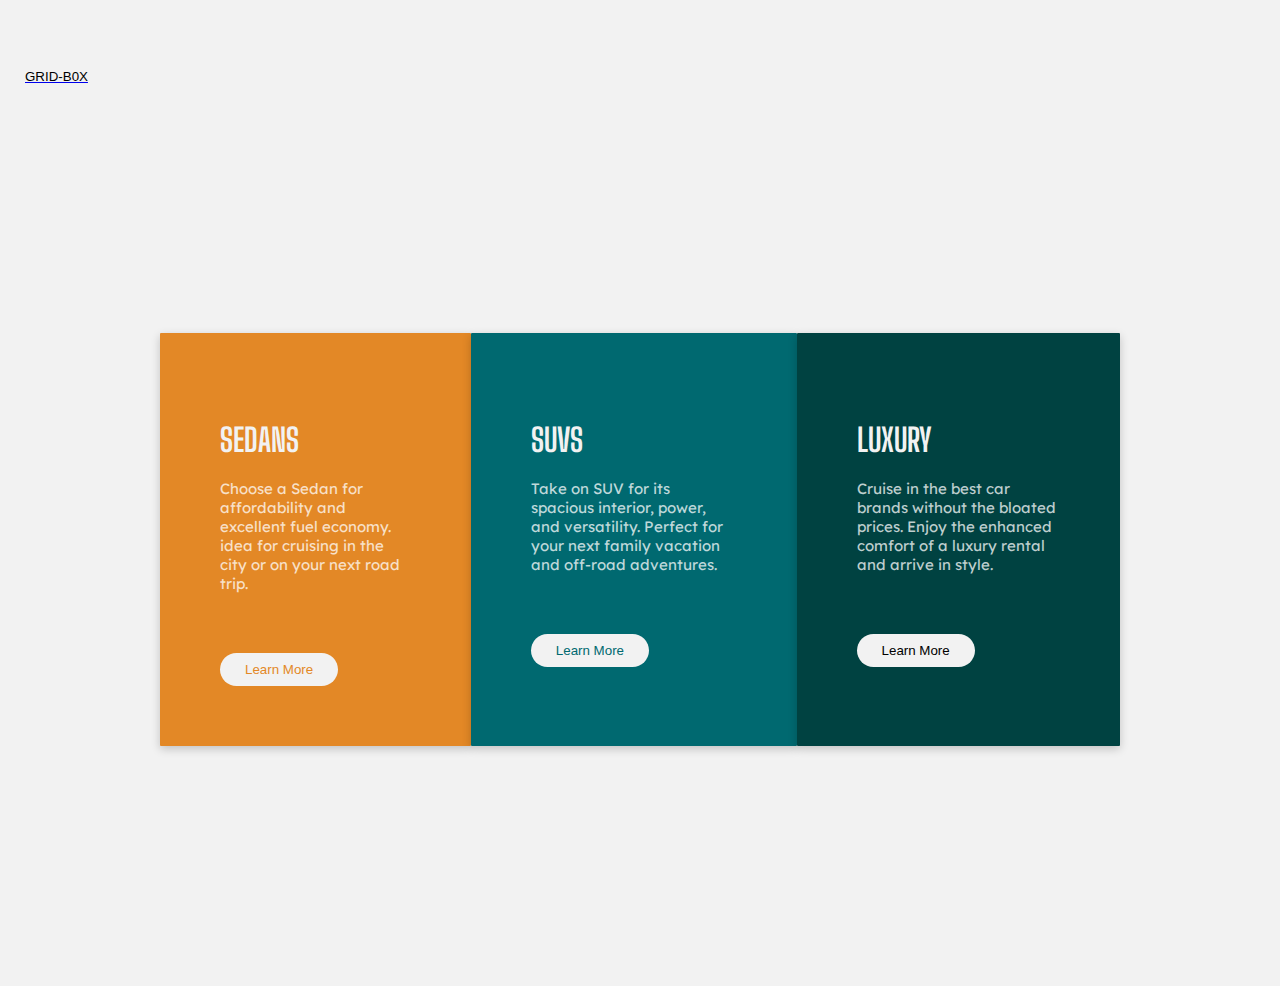
==== index.html @ 650aa1f8 "nagivation button added." ====
<!DOCTYPE html>
<html lang="en">

<head>
    <meta charset="UTF-8">
    <meta http-equiv="X-UA-Compatible" content="IE=edge">
    <meta name="viewport" content="width=device-width, initial-scale=1.0">
    <title>three-column-card | i4gzuri internship task</title>
    <link rel="preconnect" href="https://fonts.googleapis.com">
    <link rel="preconnect" href="https://fonts.gstatic.com" crossorigin>
    <link href="https://fonts.googleapis.com/css2?family=Big+Shoulders+Display:wght@700&family=Lexend+Deca&display=swap"
        rel="stylesheet">
    <link rel="stylesheet" href="styles.css">
</head>

<body>
    <header>
       <a href="grid.html"> <button class="btn">GRID-B0X</button></a>
    </header>
    <div class="container">
        <div class="flex card-box">
        <div class="first-card card">
            <img src="images\icon-sedans.svg" alt="" class="icon">
            <h1 class="heading">sedans</h1>
            <p class="text">
                Choose a Sedan for affordability and excellent fuel economy.
                idea for cruising in the city or on your next road trip.
            </p>
            <button class="btn first-btn">learn more</button>
        </div>

        <div class="second-card card">
            <img src="images\icon-suvs.svg" alt="" class="icon">
            <h1 class="heading">SUVS</h1>
            <p class="text">
                Take on SUV for its spacious interior, power, and versatility.
                Perfect for your next family vacation and off-road adventures.
            </p>
            <button class="btn second-btn">learn more</button>
        </div>

        <div class="third-card card">
            <img src="images\icon-luxury.svg" alt="" class="icon">
            <h1 class="heading">luxury</h1>
            <p class="text">Cruise in the best car brands without the bloated prices.
                Enjoy the enhanced comfort of a luxury rental and arrive in style.
            </p>
            <button class="btn third-btn">learn more</button>
        </div>
        </div>
    </div>
</body>

</html>
---- styles.css ----
* {
  box-sizing: border-box;
  padding: 0;
  margin: 0;
}

:root {
  --bright-orange: hsl(31, 77%, 52%);
  --dark-cyan: hsl(184, 100%, 22%);
  --darker-cyan: hsl(179, 100%, 13%);
  --white: hsl(0, 0%, 95%);
  --light-white: hsla(0, 0%, 100%, 0.75);
}

body,
button {
  background-color: var(--white);
}

p {
  font-size: 15px;
}

.container {
  max-width: 1440px;
  margin:  auto;
  overflow: auto;
  padding: 0 40px;
}

.card-box {
  margin:20% 10%;
  
}

.card {
  background-color: #fff;
  color: #333;
  border-radius: 1px;
  border: none;
  margin-right: 0px;
  padding: 60px;
  box-shadow: 0 3px 10px rgb(0 0 0 /20%);
}

.flex {
  display: flex;
  flex-direction: row;
  justify-content: center;
}

.first-card {
  background-color: var(--bright-orange);
}

.second-card {
  background-color: var(--dark-cyan);
}

.third-card {
  background-color: var(--darker-cyan);
}

.icon {
  width: 40px;
}

.heading {
  text-transform: uppercase;
  color: var(--white);
  font-family: "Big Shoulders Display", cursive;
  font-weight: 700;
  margin-top: 10px;
  margin-bottom: 20px;
}

.text {
  color: var(--light-white);
  font-family: "Lexend Deca", sans-serif;
  font-weight: 400;
}

.btn {
  display: inline-block;
  padding: 9px 25px;
  outline: none;
  cursor: pointer;
  border: none;
  border-radius: 25px;
  text-transform: capitalize;
  display: flex;
  text-align: center;
  margin-top: 60px;
  
}

.btn:hover{
    transform: scale(0.98);
}

.first-btn{
    color: var(--bright-orange);
    margin-top: 60px;
}

.second-btn{
    color: var(--dark-cyan);
}

.third-button{
    color: var(--darker-cyan);
}

@media (max-width: 750px){
    .flex{
        flex-direction: column;
    }
}
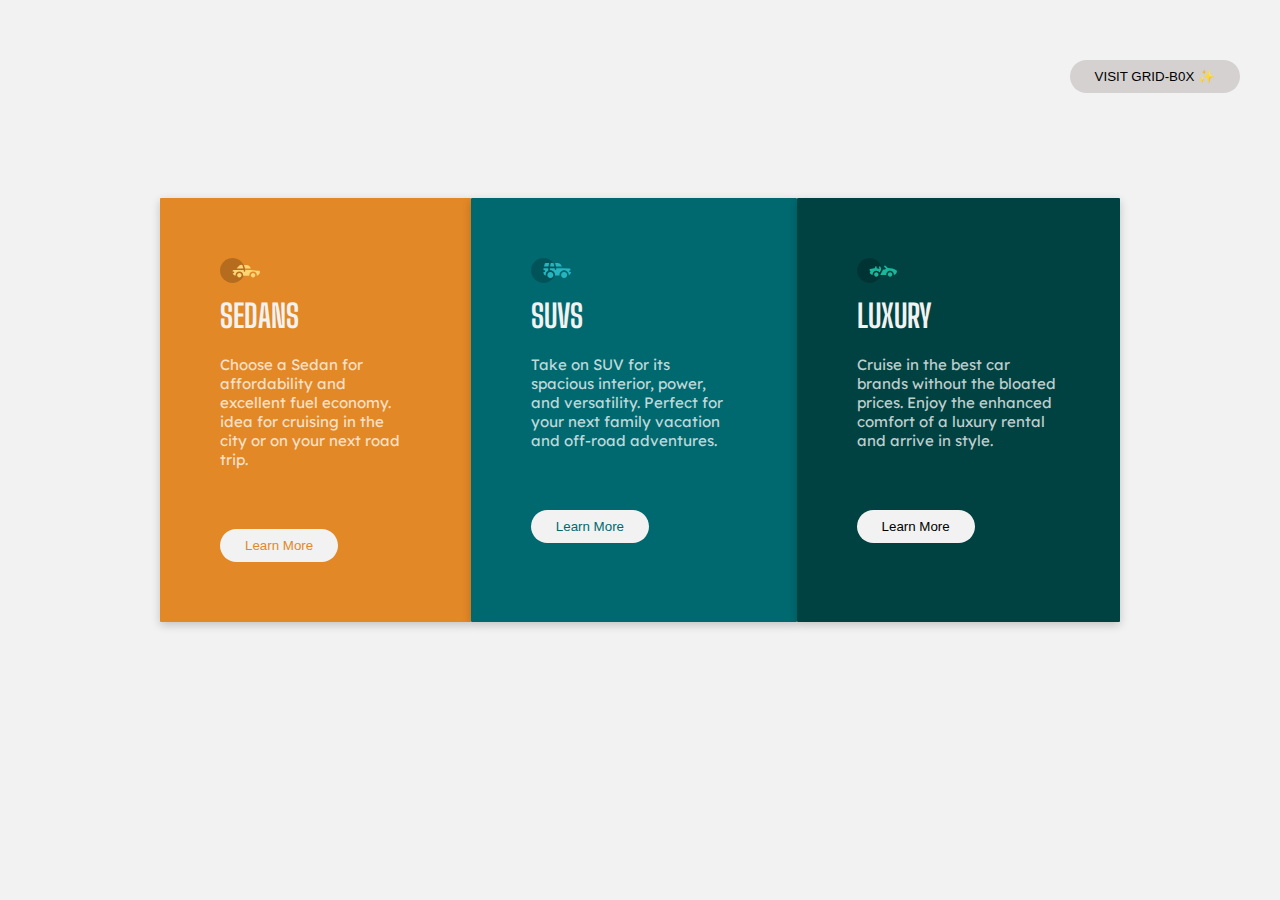
==== commit 2fb0f5f5: "files locations changed" ====
--- a/index.html
+++ b/index.html
@@ -10,12 +10,13 @@
     <link rel="preconnect" href="https://fonts.gstatic.com" crossorigin>
     <link href="https://fonts.googleapis.com/css2?family=Big+Shoulders+Display:wght@700&family=Lexend+Deca&display=swap"
         rel="stylesheet">
-    <link rel="stylesheet" href="styles.css">
+    <link rel="stylesheet" href="../CSS/styles.css">
+    <link rel="stylesheet" href="../CSS/utilities.css">
 </head>
 
 <body>
     <header>
-       <a href="grid.html"> <button class="btn">GRID-B0X</button></a>
+       <a href="grid.html"> <button class="btn">vISIT GRID-B0X ✨</button></a>
     </header>
     <div class="container">
         <div class="flex card-box">
@@ -50,5 +51,4 @@
         </div>
     </div>
 </body>
-
-</html>+</html>
--- a/CSS/styles.css
+++ b/CSS/styles.css
@@ -0,0 +1,119 @@
+* {
+  box-sizing: border-box;
+  padding: 0;
+  margin: 0;
+}
+
+:root {
+  --bright-orange: hsl(31, 77%, 52%);
+  --dark-cyan: hsl(184, 100%, 22%);
+  --darker-cyan: hsl(179, 100%, 13%);
+  --white: hsl(0, 0%, 95%);
+  --light-white: hsla(0, 0%, 100%, 0.75);
+}
+
+body,
+button {
+  background-color: var(--white);
+}
+
+p {
+  font-size: 15px;
+}
+
+.container {
+  max-width: 1400px;
+  margin: 100px auto;
+  padding: 0 40px;
+  position: relative;
+}
+
+.card-box {
+  margin: 0 10%;
+}
+
+.card {
+  background-color: #fff;
+  color: #333;
+  border-radius: 1px;
+  border: none;
+  margin-right: 0px;
+  padding: 60px;
+  box-shadow: 0 3px 10px rgb(0 0 0 /20%);
+}
+
+.flex {
+  display: flex;
+  flex-direction: row;
+  justify-content: center;
+}
+
+.first-card {
+  background-color: var(--bright-orange);
+}
+
+.second-card {
+  background-color: var(--dark-cyan);
+}
+
+.third-card {
+  background-color: var(--darker-cyan);
+}
+
+.icon {
+  width: 40px;
+}
+
+.heading {
+  text-transform: uppercase;
+  color: var(--white);
+  font-family: "Big Shoulders Display", cursive;
+  font-weight: 700;
+  margin-top: 10px;
+  margin-bottom: 20px;
+}
+
+.text {
+  color: var(--light-white);
+  font-family: "Lexend Deca", sans-serif;
+  font-weight: 400;
+}
+
+.first-btn {
+  color: var(--bright-orange);
+}
+
+.second-btn {
+  color: var(--dark-cyan);
+}
+
+.third-button {
+  color: var(--darker-cyan);
+}
+
+button{
+  margin-top: 50px;
+}
+
+@media (max-width: 377px) {
+  .btn{
+    font-size: 12px;
+  }
+}
+
+@media (max-width: 690px) {
+  .flex {
+    flex-direction: column;
+  }
+}
+
+@media (min-width: 691px) and (max-width: 990px){
+  .card-box{
+    display: grid;
+     grid-template-columns: repeat(2, 1fr);
+  }
+
+  .third-card{
+    grid-column: 1 / 3;
+  }
+}
--- a/CSS/utilities.css
+++ b/CSS/utilities.css
@@ -0,0 +1,35 @@
+
+header{
+    display: flex;
+    justify-content: flex-end;
+  }
+
+  a{
+    text-decoration: none;
+  }
+
+  header button{
+    background-color: rgb(213, 209, 209);
+    color: black;
+    margin-right: 40px;
+    margin-bottom: 5px;
+  }
+  
+.btn {
+    display: inline-block;
+    padding: 9px 25px;
+    outline: none;
+    cursor: pointer;
+    border: none;
+    border-radius: 25px;
+    text-transform: capitalize;
+    display: flex;
+    text-align: center;
+    margin-top: 60px;
+    
+  }
+
+  .btn:hover{
+      transform: scale(0.98);
+  }
+  